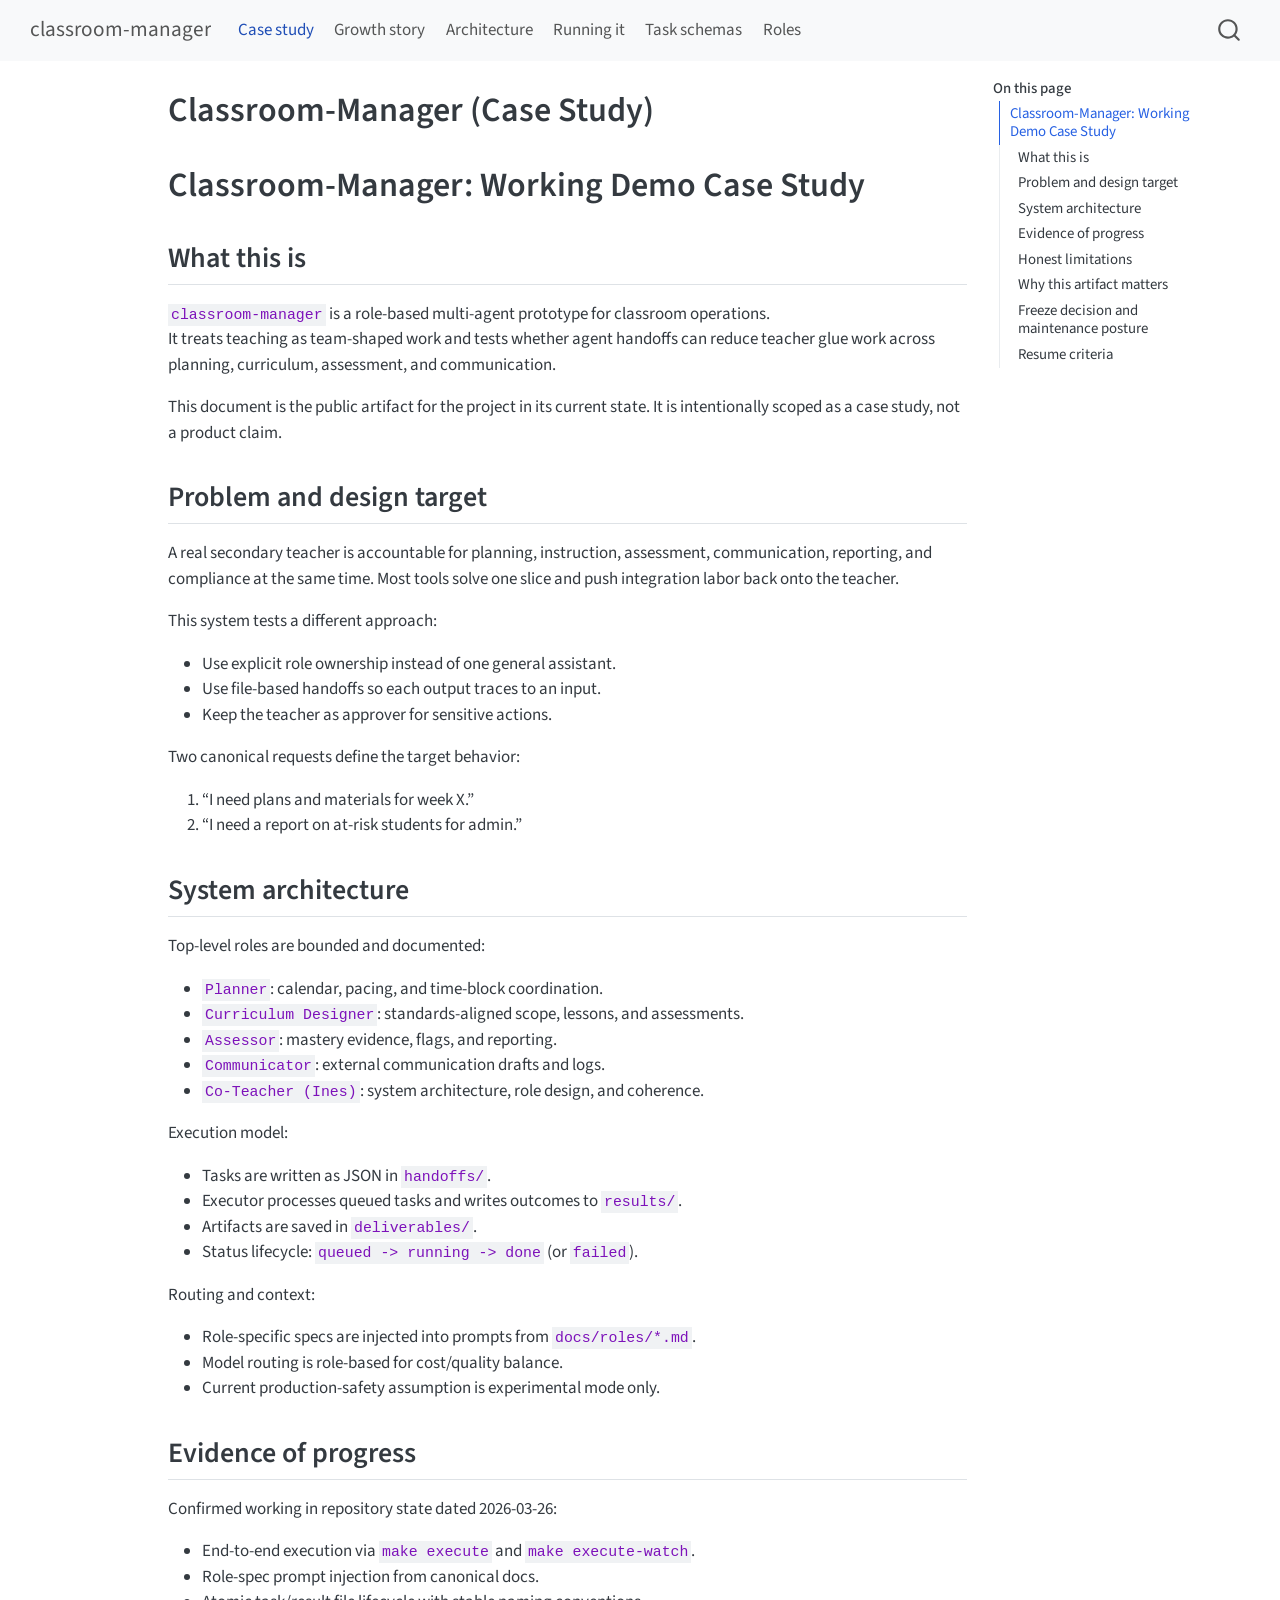
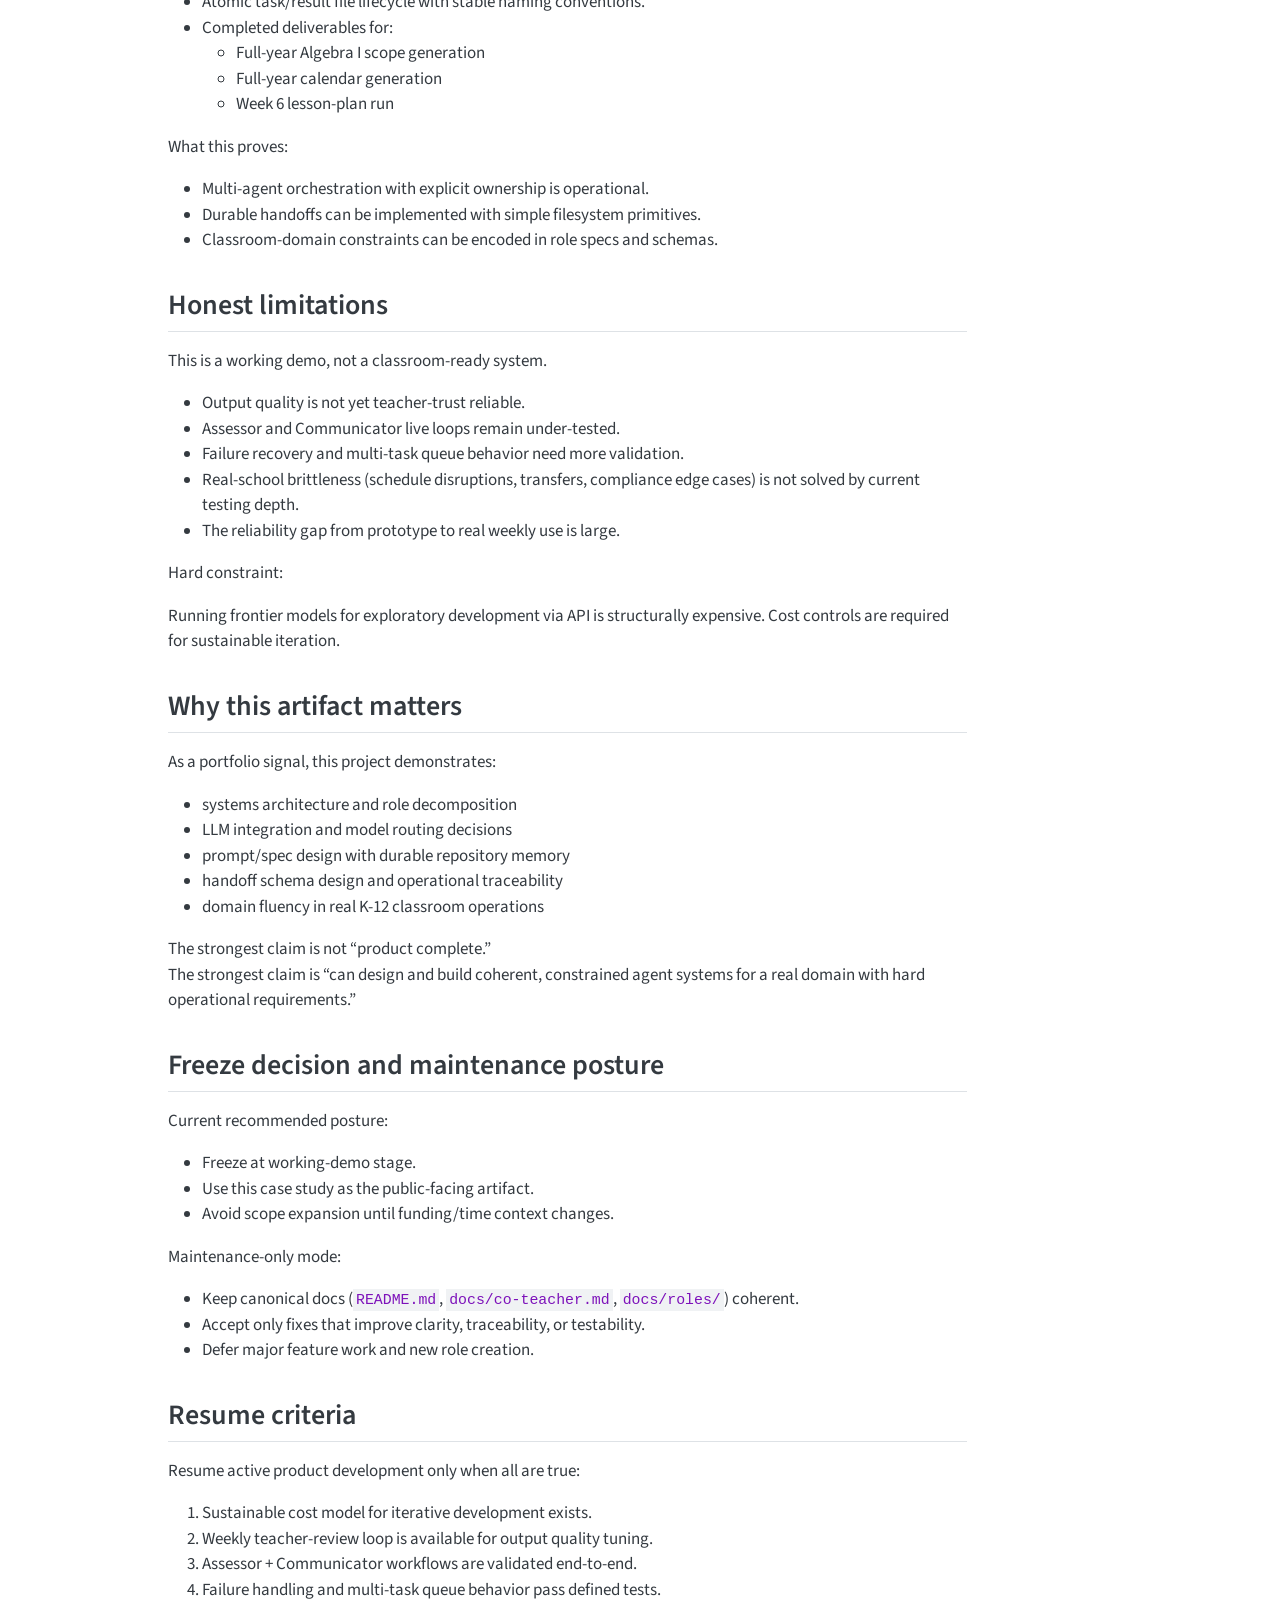
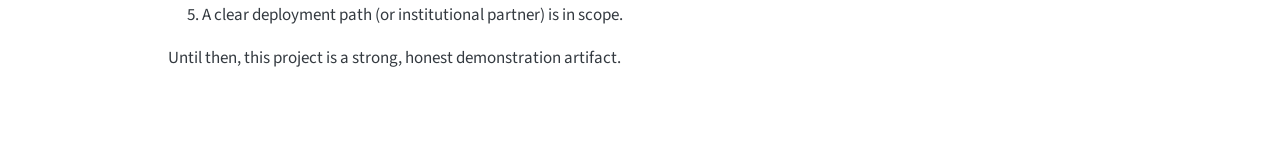
==== index.html @ caf6f2c8 "Built site for gh-pages" ====
<!DOCTYPE html>
<html xmlns="http://www.w3.org/1999/xhtml" lang="en" xml:lang="en"><head>

<meta charset="utf-8">
<meta name="generator" content="quarto-1.9.36">

<meta name="viewport" content="width=device-width, initial-scale=1.0, user-scalable=yes">


<title>Classroom-Manager (Case Study) – classroom-manager</title>
<style>
/* Default styles provided by pandoc.
** See https://pandoc.org/MANUAL.html#variables-for-html for config info.
*/
code{white-space: pre-wrap;}
span.smallcaps{font-variant: small-caps;}
div.columns{display: flex; gap: min(4vw, 1.5em);}
div.column{flex: auto; overflow-x: auto;}
div.hanging-indent{margin-left: 1.5em; text-indent: -1.5em;}
ul.task-list{list-style: none;}
ul.task-list li input[type="checkbox"] {
  width: 0.8em;
  margin: 0 0.8em 0.2em -1em; /* quarto-specific, see https://github.com/quarto-dev/quarto-cli/issues/4556 */ 
  vertical-align: middle;
}
</style>


<script src="site_libs/quarto-nav/quarto-nav.js"></script>
<script src="site_libs/quarto-nav/headroom.min.js"></script>
<script src="site_libs/clipboard/clipboard.min.js"></script>
<script src="site_libs/quarto-search/autocomplete.umd.js"></script>
<script src="site_libs/quarto-search/fuse.min.js"></script>
<script src="site_libs/quarto-search/quarto-search.js"></script>
<meta name="quarto:offset" content="./">
<script src="site_libs/quarto-html/quarto.js" type="module"></script>
<script src="site_libs/quarto-html/tabsets/tabsets.js" type="module"></script>
<script src="site_libs/quarto-html/popper.min.js"></script>
<script src="site_libs/quarto-html/tippy.umd.min.js"></script>
<script src="site_libs/quarto-html/anchor.min.js"></script>
<link href="site_libs/quarto-html/tippy.css" rel="stylesheet">
<link href="site_libs/quarto-html/quarto-syntax-highlighting-845c23b38eaddc0f92fda52bfe77a8c8.css" rel="stylesheet" id="quarto-text-highlighting-styles">
<script src="site_libs/bootstrap/bootstrap.min.js"></script>
<link href="site_libs/bootstrap/bootstrap-icons.css" rel="stylesheet">
<link href="site_libs/bootstrap/bootstrap-4a0d307fbae98d3ae21e9f86c1c5822d.min.css" rel="stylesheet" append-hash="true" id="quarto-bootstrap" data-mode="light">
<script id="quarto-search-options" type="application/json">{
  "location": "navbar",
  "copy-button": false,
  "collapse-after": 3,
  "panel-placement": "end",
  "type": "overlay",
  "limit": 50,
  "keyboard-shortcut": [
    "f",
    "/",
    "s"
  ],
  "show-item-context": false,
  "language": {
    "search-no-results-text": "No results",
    "search-matching-documents-text": "matching documents",
    "search-copy-link-title": "Copy link to search",
    "search-hide-matches-text": "Hide additional matches",
    "search-more-match-text": "more match in this document",
    "search-more-matches-text": "more matches in this document",
    "search-clear-button-title": "Clear",
    "search-text-placeholder": "",
    "search-detached-cancel-button-title": "Cancel",
    "search-submit-button-title": "Submit",
    "search-label": "Search"
  }
}</script>


</head>

<body class="nav-fixed quarto-light">

<div id="quarto-search-results"></div>
  <header id="quarto-header" class="headroom fixed-top">
    <nav class="navbar navbar-expand-lg " data-bs-theme="dark">
      <div class="navbar-container container-fluid">
      <div class="navbar-brand-container mx-auto">
    <a class="navbar-brand" href="./index.html">
    <span class="navbar-title">classroom-manager</span>
    </a>
  </div>
            <div id="quarto-search" class="" title="Search"></div>
          <button class="navbar-toggler" type="button" data-bs-toggle="collapse" data-bs-target="#navbarCollapse" aria-controls="navbarCollapse" role="menu" aria-expanded="false" aria-label="Toggle navigation" onclick="if (window.quartoToggleHeadroom) { window.quartoToggleHeadroom(); }">
  <span class="navbar-toggler-icon"></span>
</button>
          <div class="collapse navbar-collapse" id="navbarCollapse">
            <ul class="navbar-nav navbar-nav-scroll me-auto">
  <li class="nav-item">
    <a class="nav-link active" href="./index.html" aria-current="page"> 
<span class="menu-text">Case study</span></a>
  </li>  
  <li class="nav-item">
    <a class="nav-link" href="./growth-story.html"> 
<span class="menu-text">Growth story</span></a>
  </li>  
  <li class="nav-item">
    <a class="nav-link" href="./architecture.html"> 
<span class="menu-text">Architecture</span></a>
  </li>  
  <li class="nav-item">
    <a class="nav-link" href="./executor.html"> 
<span class="menu-text">Running it</span></a>
  </li>  
  <li class="nav-item">
    <a class="nav-link" href="./task-schemas.html"> 
<span class="menu-text">Task schemas</span></a>
  </li>  
  <li class="nav-item">
    <a class="nav-link" href="./roles/index.html"> 
<span class="menu-text">Roles</span></a>
  </li>  
</ul>
          </div> <!-- /navcollapse -->
            <div class="quarto-navbar-tools">
</div>
      </div> <!-- /container-fluid -->
    </nav>
</header>
<!-- content -->
<div id="quarto-content" class="quarto-container page-columns page-rows-contents page-layout-article page-navbar">
<!-- sidebar -->
<!-- margin-sidebar -->
    <div id="quarto-margin-sidebar" class="sidebar margin-sidebar">
        <nav id="TOC" role="doc-toc" class="toc-active">
    <h2 id="toc-title">On this page</h2>
   
  <ul>
  <li><a href="#classroom-manager-working-demo-case-study" id="toc-classroom-manager-working-demo-case-study" class="nav-link active" data-scroll-target="#classroom-manager-working-demo-case-study">Classroom-Manager: Working Demo Case Study</a>
  <ul class="collapse">
  <li><a href="#what-this-is" id="toc-what-this-is" class="nav-link" data-scroll-target="#what-this-is">What this is</a></li>
  <li><a href="#problem-and-design-target" id="toc-problem-and-design-target" class="nav-link" data-scroll-target="#problem-and-design-target">Problem and design target</a></li>
  <li><a href="#system-architecture" id="toc-system-architecture" class="nav-link" data-scroll-target="#system-architecture">System architecture</a></li>
  <li><a href="#evidence-of-progress" id="toc-evidence-of-progress" class="nav-link" data-scroll-target="#evidence-of-progress">Evidence of progress</a></li>
  <li><a href="#honest-limitations" id="toc-honest-limitations" class="nav-link" data-scroll-target="#honest-limitations">Honest limitations</a></li>
  <li><a href="#why-this-artifact-matters" id="toc-why-this-artifact-matters" class="nav-link" data-scroll-target="#why-this-artifact-matters">Why this artifact matters</a></li>
  <li><a href="#freeze-decision-and-maintenance-posture" id="toc-freeze-decision-and-maintenance-posture" class="nav-link" data-scroll-target="#freeze-decision-and-maintenance-posture">Freeze decision and maintenance posture</a></li>
  <li><a href="#resume-criteria" id="toc-resume-criteria" class="nav-link" data-scroll-target="#resume-criteria">Resume criteria</a></li>
  </ul></li>
  </ul>
</nav>
    </div>
<!-- main -->
<main class="content" id="quarto-document-content">

<header id="title-block-header" class="quarto-title-block default">
<div class="quarto-title">
<h1 class="title">Classroom-Manager (Case Study)</h1>
</div>



<div class="quarto-title-meta">

    
  
    
  </div>
  


</header>


<section id="classroom-manager-working-demo-case-study" class="level1">
<h1>Classroom-Manager: Working Demo Case Study</h1>
<section id="what-this-is" class="level2">
<h2 class="anchored" data-anchor-id="what-this-is">What this is</h2>
<p><code>classroom-manager</code> is a role-based multi-agent prototype for classroom operations.<br>
It treats teaching as team-shaped work and tests whether agent handoffs can reduce teacher glue work across planning, curriculum, assessment, and communication.</p>
<p>This document is the public artifact for the project in its current state. It is intentionally scoped as a case study, not a product claim.</p>
</section>
<section id="problem-and-design-target" class="level2">
<h2 class="anchored" data-anchor-id="problem-and-design-target">Problem and design target</h2>
<p>A real secondary teacher is accountable for planning, instruction, assessment, communication, reporting, and compliance at the same time. Most tools solve one slice and push integration labor back onto the teacher.</p>
<p>This system tests a different approach:</p>
<ul>
<li>Use explicit role ownership instead of one general assistant.</li>
<li>Use file-based handoffs so each output traces to an input.</li>
<li>Keep the teacher as approver for sensitive actions.</li>
</ul>
<p>Two canonical requests define the target behavior:</p>
<ol type="1">
<li>“I need plans and materials for week X.”</li>
<li>“I need a report on at-risk students for admin.”</li>
</ol>
</section>
<section id="system-architecture" class="level2">
<h2 class="anchored" data-anchor-id="system-architecture">System architecture</h2>
<p>Top-level roles are bounded and documented:</p>
<ul>
<li><code>Planner</code>: calendar, pacing, and time-block coordination.</li>
<li><code>Curriculum Designer</code>: standards-aligned scope, lessons, and assessments.</li>
<li><code>Assessor</code>: mastery evidence, flags, and reporting.</li>
<li><code>Communicator</code>: external communication drafts and logs.</li>
<li><code>Co-Teacher (Ines)</code>: system architecture, role design, and coherence.</li>
</ul>
<p>Execution model:</p>
<ul>
<li>Tasks are written as JSON in <code>handoffs/</code>.</li>
<li>Executor processes queued tasks and writes outcomes to <code>results/</code>.</li>
<li>Artifacts are saved in <code>deliverables/</code>.</li>
<li>Status lifecycle: <code>queued -&gt; running -&gt; done</code> (or <code>failed</code>).</li>
</ul>
<p>Routing and context:</p>
<ul>
<li>Role-specific specs are injected into prompts from <code>docs/roles/*.md</code>.</li>
<li>Model routing is role-based for cost/quality balance.</li>
<li>Current production-safety assumption is experimental mode only.</li>
</ul>
</section>
<section id="evidence-of-progress" class="level2">
<h2 class="anchored" data-anchor-id="evidence-of-progress">Evidence of progress</h2>
<p>Confirmed working in repository state dated 2026-03-26:</p>
<ul>
<li>End-to-end execution via <code>make execute</code> and <code>make execute-watch</code>.</li>
<li>Role-spec prompt injection from canonical docs.</li>
<li>Atomic task/result file lifecycle with stable naming conventions.</li>
<li>Completed deliverables for:
<ul>
<li>Full-year Algebra I scope generation</li>
<li>Full-year calendar generation</li>
<li>Week 6 lesson-plan run</li>
</ul></li>
</ul>
<p>What this proves:</p>
<ul>
<li>Multi-agent orchestration with explicit ownership is operational.</li>
<li>Durable handoffs can be implemented with simple filesystem primitives.</li>
<li>Classroom-domain constraints can be encoded in role specs and schemas.</li>
</ul>
</section>
<section id="honest-limitations" class="level2">
<h2 class="anchored" data-anchor-id="honest-limitations">Honest limitations</h2>
<p>This is a working demo, not a classroom-ready system.</p>
<ul>
<li>Output quality is not yet teacher-trust reliable.</li>
<li>Assessor and Communicator live loops remain under-tested.</li>
<li>Failure recovery and multi-task queue behavior need more validation.</li>
<li>Real-school brittleness (schedule disruptions, transfers, compliance edge cases) is not solved by current testing depth.</li>
<li>The reliability gap from prototype to real weekly use is large.</li>
</ul>
<p>Hard constraint:</p>
<p>Running frontier models for exploratory development via API is structurally expensive. Cost controls are required for sustainable iteration.</p>
</section>
<section id="why-this-artifact-matters" class="level2">
<h2 class="anchored" data-anchor-id="why-this-artifact-matters">Why this artifact matters</h2>
<p>As a portfolio signal, this project demonstrates:</p>
<ul>
<li>systems architecture and role decomposition</li>
<li>LLM integration and model routing decisions</li>
<li>prompt/spec design with durable repository memory</li>
<li>handoff schema design and operational traceability</li>
<li>domain fluency in real K-12 classroom operations</li>
</ul>
<p>The strongest claim is not “product complete.”<br>
The strongest claim is “can design and build coherent, constrained agent systems for a real domain with hard operational requirements.”</p>
</section>
<section id="freeze-decision-and-maintenance-posture" class="level2">
<h2 class="anchored" data-anchor-id="freeze-decision-and-maintenance-posture">Freeze decision and maintenance posture</h2>
<p>Current recommended posture:</p>
<ul>
<li>Freeze at working-demo stage.</li>
<li>Use this case study as the public-facing artifact.</li>
<li>Avoid scope expansion until funding/time context changes.</li>
</ul>
<p>Maintenance-only mode:</p>
<ul>
<li>Keep canonical docs (<code>README.md</code>, <code>docs/co-teacher.md</code>, <code>docs/roles/</code>) coherent.</li>
<li>Accept only fixes that improve clarity, traceability, or testability.</li>
<li>Defer major feature work and new role creation.</li>
</ul>
</section>
<section id="resume-criteria" class="level2">
<h2 class="anchored" data-anchor-id="resume-criteria">Resume criteria</h2>
<p>Resume active product development only when all are true:</p>
<ol type="1">
<li>Sustainable cost model for iterative development exists.</li>
<li>Weekly teacher-review loop is available for output quality tuning.</li>
<li>Assessor + Communicator workflows are validated end-to-end.</li>
<li>Failure handling and multi-task queue behavior pass defined tests.</li>
<li>A clear deployment path (or institutional partner) is in scope.</li>
</ol>
<p>Until then, this project is a strong, honest demonstration artifact.</p>


</section>
</section>

</main> <!-- /main -->
<script id="quarto-html-after-body" type="application/javascript">
  window.document.addEventListener("DOMContentLoaded", function (event) {
    const icon = "";
    const anchorJS = new window.AnchorJS();
    anchorJS.options = {
      placement: 'right',
      icon: icon
    };
    anchorJS.add('.anchored');
    const isCodeAnnotation = (el) => {
      for (const clz of el.classList) {
        if (clz.startsWith('code-annotation-')) {                     
          return true;
        }
      }
      return false;
    }
    const onCopySuccess = function(e) {
      // button target
      const button = e.trigger;
      // don't keep focus
      button.blur();
      // flash "checked"
      button.classList.add('code-copy-button-checked');
      var currentTitle = button.getAttribute("title");
      button.setAttribute("title", "Copied!");
      let tooltip;
      if (window.bootstrap) {
        button.setAttribute("data-bs-toggle", "tooltip");
        button.setAttribute("data-bs-placement", "left");
        button.setAttribute("data-bs-title", "Copied!");
        tooltip = new bootstrap.Tooltip(button, 
          { trigger: "manual", 
            customClass: "code-copy-button-tooltip",
            offset: [0, -8]});
        tooltip.show();    
      }
      setTimeout(function() {
        if (tooltip) {
          tooltip.hide();
          button.removeAttribute("data-bs-title");
          button.removeAttribute("data-bs-toggle");
          button.removeAttribute("data-bs-placement");
        }
        button.setAttribute("title", currentTitle);
        button.classList.remove('code-copy-button-checked');
      }, 1000);
      // clear code selection
      e.clearSelection();
    }
    const getTextToCopy = function(trigger) {
      const outerScaffold = trigger.parentElement.cloneNode(true);
      const codeEl = outerScaffold.querySelector('code');
      for (const childEl of codeEl.children) {
        if (isCodeAnnotation(childEl)) {
          childEl.remove();
        }
      }
      return codeEl.innerText;
    }
    const clipboard = new window.ClipboardJS('.code-copy-button:not([data-in-quarto-modal])', {
      text: getTextToCopy
    });
    clipboard.on('success', onCopySuccess);
    if (window.document.getElementById('quarto-embedded-source-code-modal')) {
      const clipboardModal = new window.ClipboardJS('.code-copy-button[data-in-quarto-modal]', {
        text: getTextToCopy,
        container: window.document.getElementById('quarto-embedded-source-code-modal')
      });
      clipboardModal.on('success', onCopySuccess);
    }
      var localhostRegex = new RegExp(/^(?:http|https):\/\/localhost\:?[0-9]*\//);
      var mailtoRegex = new RegExp(/^mailto:/);
        var filterRegex = new RegExp("https:\/\/MrAllatta\.github\.io\/classroom-manager\/");
      var isInternal = (href) => {
          return filterRegex.test(href) || localhostRegex.test(href) || mailtoRegex.test(href);
      }
      // Inspect non-navigation links and adorn them if external
     var links = window.document.querySelectorAll('a[href]:not(.nav-link):not(.navbar-brand):not(.toc-action):not(.sidebar-link):not(.sidebar-item-toggle):not(.pagination-link):not(.no-external):not([aria-hidden]):not(.dropdown-item):not(.quarto-navigation-tool):not(.about-link)');
      for (var i=0; i<links.length; i++) {
        const link = links[i];
        if (!isInternal(link.href)) {
          // undo the damage that might have been done by quarto-nav.js in the case of
          // links that we want to consider external
          if (link.dataset.originalHref !== undefined) {
            link.href = link.dataset.originalHref;
          }
        }
      }
    function tippyHover(el, contentFn, onTriggerFn, onUntriggerFn) {
      const config = {
        allowHTML: true,
        maxWidth: 500,
        delay: 100,
        arrow: false,
        appendTo: function(el) {
            return el.parentElement;
        },
        interactive: true,
        interactiveBorder: 10,
        theme: 'quarto',
        placement: 'bottom-start',
      };
      if (contentFn) {
        config.content = contentFn;
      }
      if (onTriggerFn) {
        config.onTrigger = onTriggerFn;
      }
      if (onUntriggerFn) {
        config.onUntrigger = onUntriggerFn;
      }
      window.tippy(el, config); 
    }
    const noterefs = window.document.querySelectorAll('a[role="doc-noteref"]');
    for (var i=0; i<noterefs.length; i++) {
      const ref = noterefs[i];
      tippyHover(ref, function() {
        // use id or data attribute instead here
        let href = ref.getAttribute('data-footnote-href') || ref.getAttribute('href');
        try { href = new URL(href).hash; } catch {}
        const id = href.replace(/^#\/?/, "");
        const note = window.document.getElementById(id);
        if (note) {
          return note.innerHTML;
        } else {
          return "";
        }
      });
    }
    const xrefs = window.document.querySelectorAll('a.quarto-xref');
    const processXRef = (id, note) => {
      // Strip column container classes
      const stripColumnClz = (el) => {
        el.classList.remove("page-full", "page-columns");
        if (el.children) {
          for (const child of el.children) {
            stripColumnClz(child);
          }
        }
      }
      stripColumnClz(note)
      if (id === null || id.startsWith('sec-')) {
        // Special case sections, only their first couple elements
        const container = document.createElement("div");
        if (note.children && note.children.length > 2) {
          container.appendChild(note.children[0].cloneNode(true));
          for (let i = 1; i < note.children.length; i++) {
            const child = note.children[i];
            if (child.tagName === "P" && child.innerText === "") {
              continue;
            } else {
              container.appendChild(child.cloneNode(true));
              break;
            }
          }
          if (window.Quarto?.typesetMath) {
            window.Quarto.typesetMath(container);
          }
          return container.innerHTML
        } else {
          if (window.Quarto?.typesetMath) {
            window.Quarto.typesetMath(note);
          }
          return note.innerHTML;
        }
      } else {
        // Remove any anchor links if they are present
        const anchorLink = note.querySelector('a.anchorjs-link');
        if (anchorLink) {
          anchorLink.remove();
        }
        if (window.Quarto?.typesetMath) {
          window.Quarto.typesetMath(note);
        }
        if (note.classList.contains("callout")) {
          return note.outerHTML;
        } else {
          return note.innerHTML;
        }
      }
    }
    for (var i=0; i<xrefs.length; i++) {
      const xref = xrefs[i];
      tippyHover(xref, undefined, function(instance) {
        instance.disable();
        let url = xref.getAttribute('href');
        let hash = undefined; 
        if (url.startsWith('#')) {
          hash = url;
        } else {
          try { hash = new URL(url).hash; } catch {}
        }
        if (hash) {
          const id = hash.replace(/^#\/?/, "");
          const note = window.document.getElementById(id);
          if (note !== null) {
            try {
              const html = processXRef(id, note.cloneNode(true));
              instance.setContent(html);
            } finally {
              instance.enable();
              instance.show();
            }
          } else {
            // See if we can fetch this
            fetch(url.split('#')[0])
            .then(res => res.text())
            .then(html => {
              const parser = new DOMParser();
              const htmlDoc = parser.parseFromString(html, "text/html");
              const note = htmlDoc.getElementById(id);
              if (note !== null) {
                const html = processXRef(id, note);
                instance.setContent(html);
              } 
            }).finally(() => {
              instance.enable();
              instance.show();
            });
          }
        } else {
          // See if we can fetch a full url (with no hash to target)
          // This is a special case and we should probably do some content thinning / targeting
          fetch(url)
          .then(res => res.text())
          .then(html => {
            const parser = new DOMParser();
            const htmlDoc = parser.parseFromString(html, "text/html");
            const note = htmlDoc.querySelector('main.content');
            if (note !== null) {
              // This should only happen for chapter cross references
              // (since there is no id in the URL)
              // remove the first header
              if (note.children.length > 0 && note.children[0].tagName === "HEADER") {
                note.children[0].remove();
              }
              const html = processXRef(null, note);
              instance.setContent(html);
            } 
          }).finally(() => {
            instance.enable();
            instance.show();
          });
        }
      }, function(instance) {
      });
    }
        let selectedAnnoteEl;
        const selectorForAnnotation = ( cell, annotation) => {
          let cellAttr = 'data-code-cell="' + cell + '"';
          let lineAttr = 'data-code-annotation="' +  annotation + '"';
          const selector = 'span[' + cellAttr + '][' + lineAttr + ']';
          return selector;
        }
        const selectCodeLines = (annoteEl) => {
          const doc = window.document;
          const targetCell = annoteEl.getAttribute("data-target-cell");
          const targetAnnotation = annoteEl.getAttribute("data-target-annotation");
          const annoteSpan = window.document.querySelector(selectorForAnnotation(targetCell, targetAnnotation));
          const lines = annoteSpan.getAttribute("data-code-lines").split(",");
          const lineIds = lines.map((line) => {
            return targetCell + "-" + line;
          })
          let top = null;
          let height = null;
          let parent = null;
          if (lineIds.length > 0) {
              //compute the position of the single el (top and bottom and make a div)
              const el = window.document.getElementById(lineIds[0]);
              top = el.offsetTop;
              height = el.offsetHeight;
              parent = el.parentElement.parentElement;
            if (lineIds.length > 1) {
              const lastEl = window.document.getElementById(lineIds[lineIds.length - 1]);
              const bottom = lastEl.offsetTop + lastEl.offsetHeight;
              height = bottom - top;
            }
            if (top !== null && height !== null && parent !== null) {
              // cook up a div (if necessary) and position it 
              let div = window.document.getElementById("code-annotation-line-highlight");
              if (div === null) {
                div = window.document.createElement("div");
                div.setAttribute("id", "code-annotation-line-highlight");
                div.style.position = 'absolute';
                parent.appendChild(div);
              }
              div.style.top = top - 2 + "px";
              div.style.height = height + 4 + "px";
              div.style.left = 0;
              let gutterDiv = window.document.getElementById("code-annotation-line-highlight-gutter");
              if (gutterDiv === null) {
                gutterDiv = window.document.createElement("div");
                gutterDiv.setAttribute("id", "code-annotation-line-highlight-gutter");
                gutterDiv.style.position = 'absolute';
                const codeCell = window.document.getElementById(targetCell);
                const gutter = codeCell.querySelector('.code-annotation-gutter');
                gutter.appendChild(gutterDiv);
              }
              gutterDiv.style.top = top - 2 + "px";
              gutterDiv.style.height = height + 4 + "px";
            }
            selectedAnnoteEl = annoteEl;
          }
        };
        const unselectCodeLines = () => {
          const elementsIds = ["code-annotation-line-highlight", "code-annotation-line-highlight-gutter"];
          elementsIds.forEach((elId) => {
            const div = window.document.getElementById(elId);
            if (div) {
              div.remove();
            }
          });
          selectedAnnoteEl = undefined;
        };
          // Handle positioning of the toggle
      window.addEventListener(
        "resize",
        throttle(() => {
          elRect = undefined;
          if (selectedAnnoteEl) {
            selectCodeLines(selectedAnnoteEl);
          }
        }, 10)
      );
      function throttle(fn, ms) {
      let throttle = false;
      let timer;
        return (...args) => {
          if(!throttle) { // first call gets through
              fn.apply(this, args);
              throttle = true;
          } else { // all the others get throttled
              if(timer) clearTimeout(timer); // cancel #2
              timer = setTimeout(() => {
                fn.apply(this, args);
                timer = throttle = false;
              }, ms);
          }
        };
      }
        // Attach click handler to the DT
        const annoteDls = window.document.querySelectorAll('dt[data-target-cell]');
        for (const annoteDlNode of annoteDls) {
          annoteDlNode.addEventListener('click', (event) => {
            const clickedEl = event.target;
            if (clickedEl !== selectedAnnoteEl) {
              unselectCodeLines();
              const activeEl = window.document.querySelector('dt[data-target-cell].code-annotation-active');
              if (activeEl) {
                activeEl.classList.remove('code-annotation-active');
              }
              selectCodeLines(clickedEl);
              clickedEl.classList.add('code-annotation-active');
            } else {
              // Unselect the line
              unselectCodeLines();
              clickedEl.classList.remove('code-annotation-active');
            }
          });
        }
    const findCites = (el) => {
      const parentEl = el.parentElement;
      if (parentEl) {
        const cites = parentEl.dataset.cites;
        if (cites) {
          return {
            el,
            cites: cites.split(' ')
          };
        } else {
          return findCites(el.parentElement)
        }
      } else {
        return undefined;
      }
    };
    var bibliorefs = window.document.querySelectorAll('a[role="doc-biblioref"]');
    for (var i=0; i<bibliorefs.length; i++) {
      const ref = bibliorefs[i];
      const citeInfo = findCites(ref);
      if (citeInfo) {
        tippyHover(citeInfo.el, function() {
          var popup = window.document.createElement('div');
          citeInfo.cites.forEach(function(cite) {
            var citeDiv = window.document.createElement('div');
            citeDiv.classList.add('hanging-indent');
            citeDiv.classList.add('csl-entry');
            var biblioDiv = window.document.getElementById('ref-' + cite);
            if (biblioDiv) {
              citeDiv.innerHTML = biblioDiv.innerHTML;
            }
            popup.appendChild(citeDiv);
          });
          return popup.innerHTML;
        });
      }
    }
  });
  </script>
</div> <!-- /content -->




</body></html>
---- site_libs/quarto-html/tippy.css ----
.tippy-box[data-animation=fade][data-state=hidden]{opacity:0}[data-tippy-root]{max-width:calc(100vw - 10px)}.tippy-box{position:relative;background-color:#333;color:#fff;border-radius:4px;font-size:14px;line-height:1.4;white-space:normal;outline:0;transition-property:transform,visibility,opacity}.tippy-box[data-placement^=top]>.tippy-arrow{bottom:0}.tippy-box[data-placement^=top]>.tippy-arrow:before{bottom:-7px;left:0;border-width:8px 8px 0;border-top-color:initial;transform-origin:center top}.tippy-box[data-placement^=bottom]>.tippy-arrow{top:0}.tippy-box[data-placement^=bottom]>.tippy-arrow:before{top:-7px;left:0;border-width:0 8px 8px;border-bottom-color:initial;transform-origin:center bottom}.tippy-box[data-placement^=left]>.tippy-arrow{right:0}.tippy-box[data-placement^=left]>.tippy-arrow:before{border-width:8px 0 8px 8px;border-left-color:initial;right:-7px;transform-origin:center left}.tippy-box[data-placement^=right]>.tippy-arrow{left:0}.tippy-box[data-placement^=right]>.tippy-arrow:before{left:-7px;border-width:8px 8px 8px 0;border-right-color:initial;transform-origin:center right}.tippy-box[data-inertia][data-state=visible]{transition-timing-function:cubic-bezier(.54,1.5,.38,1.11)}.tippy-arrow{width:16px;height:16px;color:#333}.tippy-arrow:before{content:"";position:absolute;border-color:transparent;border-style:solid}.tippy-content{position:relative;padding:5px 9px;z-index:1}
---- site_libs/quarto-html/quarto-syntax-highlighting-845c23b38eaddc0f92fda52bfe77a8c8.css ----
/* quarto syntax highlight colors */
:root {
  --quarto-hl-ot-color: #003B4F;
  --quarto-hl-at-color: #657422;
  --quarto-hl-ss-color: #20794D;
  --quarto-hl-an-color: #5E5E5E;
  --quarto-hl-fu-color: #4758AB;
  --quarto-hl-st-color: #20794D;
  --quarto-hl-cf-color: #003B4F;
  --quarto-hl-op-color: #5E5E5E;
  --quarto-hl-er-color: #AD0000;
  --quarto-hl-bn-color: #AD0000;
  --quarto-hl-al-color: #AD0000;
  --quarto-hl-va-color: #111111;
  --quarto-hl-bu-color: inherit;
  --quarto-hl-ex-color: inherit;
  --quarto-hl-pp-color: #AD0000;
  --quarto-hl-in-color: #5E5E5E;
  --quarto-hl-vs-color: #20794D;
  --quarto-hl-wa-color: #5E5E5E;
  --quarto-hl-do-color: #5E5E5E;
  --quarto-hl-im-color: #00769E;
  --quarto-hl-ch-color: #20794D;
  --quarto-hl-dt-color: #AD0000;
  --quarto-hl-fl-color: #AD0000;
  --quarto-hl-co-color: #5E5E5E;
  --quarto-hl-cv-color: #5E5E5E;
  --quarto-hl-cn-color: #8f5902;
  --quarto-hl-sc-color: #5E5E5E;
  --quarto-hl-dv-color: #AD0000;
  --quarto-hl-kw-color: #003B4F;
}

/* other quarto variables */
:root {
  --quarto-font-monospace: SFMono-Regular, Menlo, Monaco, Consolas, "Liberation Mono", "Courier New", monospace;
}

/* syntax highlight based on Pandoc's rules */
pre > code.sourceCode > span {
  color: #003B4F;
}

code.sourceCode > span {
  color: #003B4F;
}

div.sourceCode,
div.sourceCode pre.sourceCode {
  color: #003B4F;
}

/* Normal */
code span {
  color: #003B4F;
}

/* Alert */
code span.al {
  color: #AD0000;
  font-style: inherit;
}

/* Annotation */
code span.an {
  color: #5E5E5E;
  font-style: inherit;
}

/* Attribute */
code span.at {
  color: #657422;
  font-style: inherit;
}

/* BaseN */
code span.bn {
  color: #AD0000;
  font-style: inherit;
}

/* BuiltIn */
code span.bu {
  font-style: inherit;
}

/* ControlFlow */
code span.cf {
  color: #003B4F;
  font-weight: bold;
  font-style: inherit;
}

/* Char */
code span.ch {
  color: #20794D;
  font-style: inherit;
}

/* Constant */
code span.cn {
  color: #8f5902;
  font-style: inherit;
}

/* Comment */
code span.co {
  color: #5E5E5E;
  font-style: inherit;
}

/* CommentVar */
code span.cv {
  color: #5E5E5E;
  font-style: italic;
}

/* Documentation */
code span.do {
  color: #5E5E5E;
  font-style: italic;
}

/* DataType */
code span.dt {
  color: #AD0000;
  font-style: inherit;
}

/* DecVal */
code span.dv {
  color: #AD0000;
  font-style: inherit;
}

/* Error */
code span.er {
  color: #AD0000;
  font-style: inherit;
}

/* Extension */
code span.ex {
  font-style: inherit;
}

/* Float */
code span.fl {
  color: #AD0000;
  font-style: inherit;
}

/* Function */
code span.fu {
  color: #4758AB;
  font-style: inherit;
}

/* Import */
code span.im {
  color: #00769E;
  font-style: inherit;
}

/* Information */
code span.in {
  color: #5E5E5E;
  font-style: inherit;
}

/* Keyword */
code span.kw {
  color: #003B4F;
  font-weight: bold;
  font-style: inherit;
}

/* Operator */
code span.op {
  color: #5E5E5E;
  font-style: inherit;
}

/* Other */
code span.ot {
  color: #003B4F;
  font-style: inherit;
}

/* Preprocessor */
code span.pp {
  color: #AD0000;
  font-style: inherit;
}

/* SpecialChar */
code span.sc {
  color: #5E5E5E;
  font-style: inherit;
}

/* SpecialString */
code span.ss {
  color: #20794D;
  font-style: inherit;
}

/* String */
code span.st {
  color: #20794D;
  font-style: inherit;
}

/* Variable */
code span.va {
  color: #111111;
  font-style: inherit;
}

/* VerbatimString */
code span.vs {
  color: #20794D;
  font-style: inherit;
}

/* Warning */
code span.wa {
  color: #5E5E5E;
  font-style: italic;
}

.prevent-inlining {
  content: "</";
}

/*# sourceMappingURL=ac89f0bb514bba72461919f78549e31c.css.map */
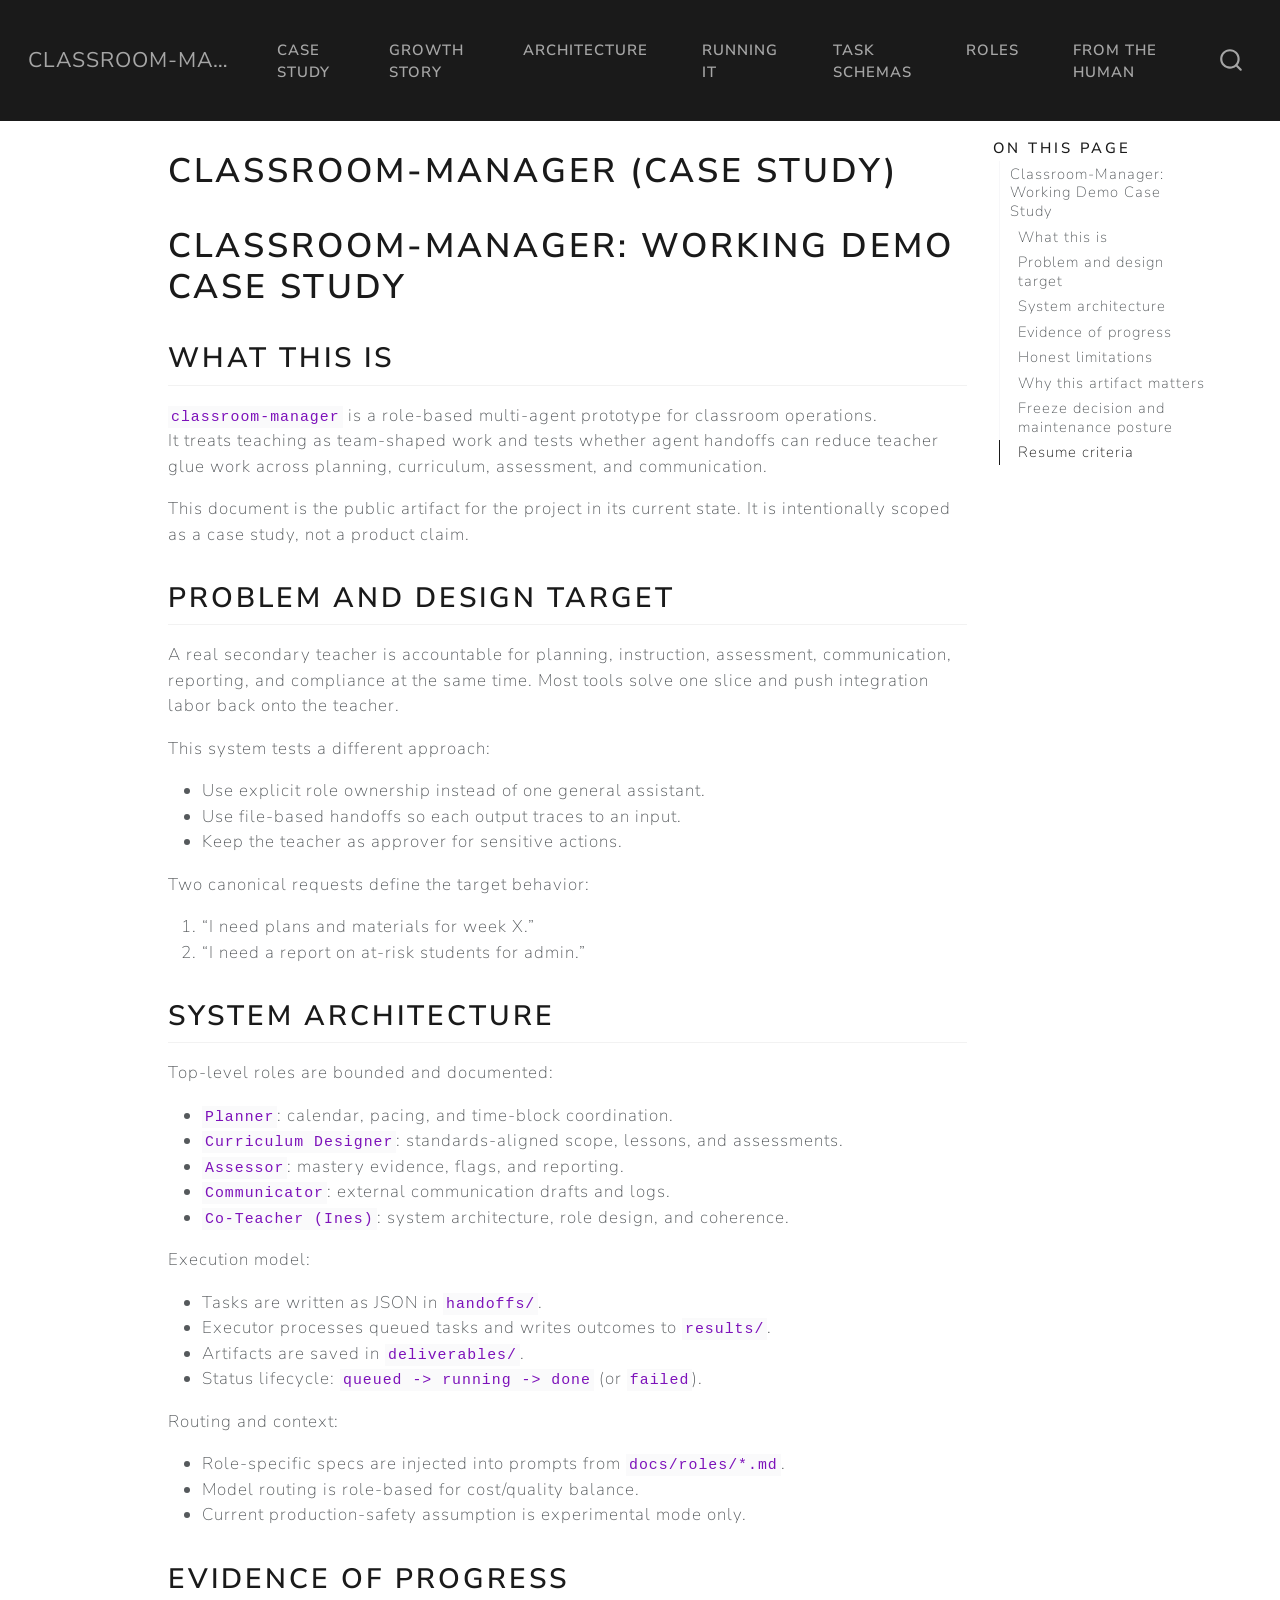
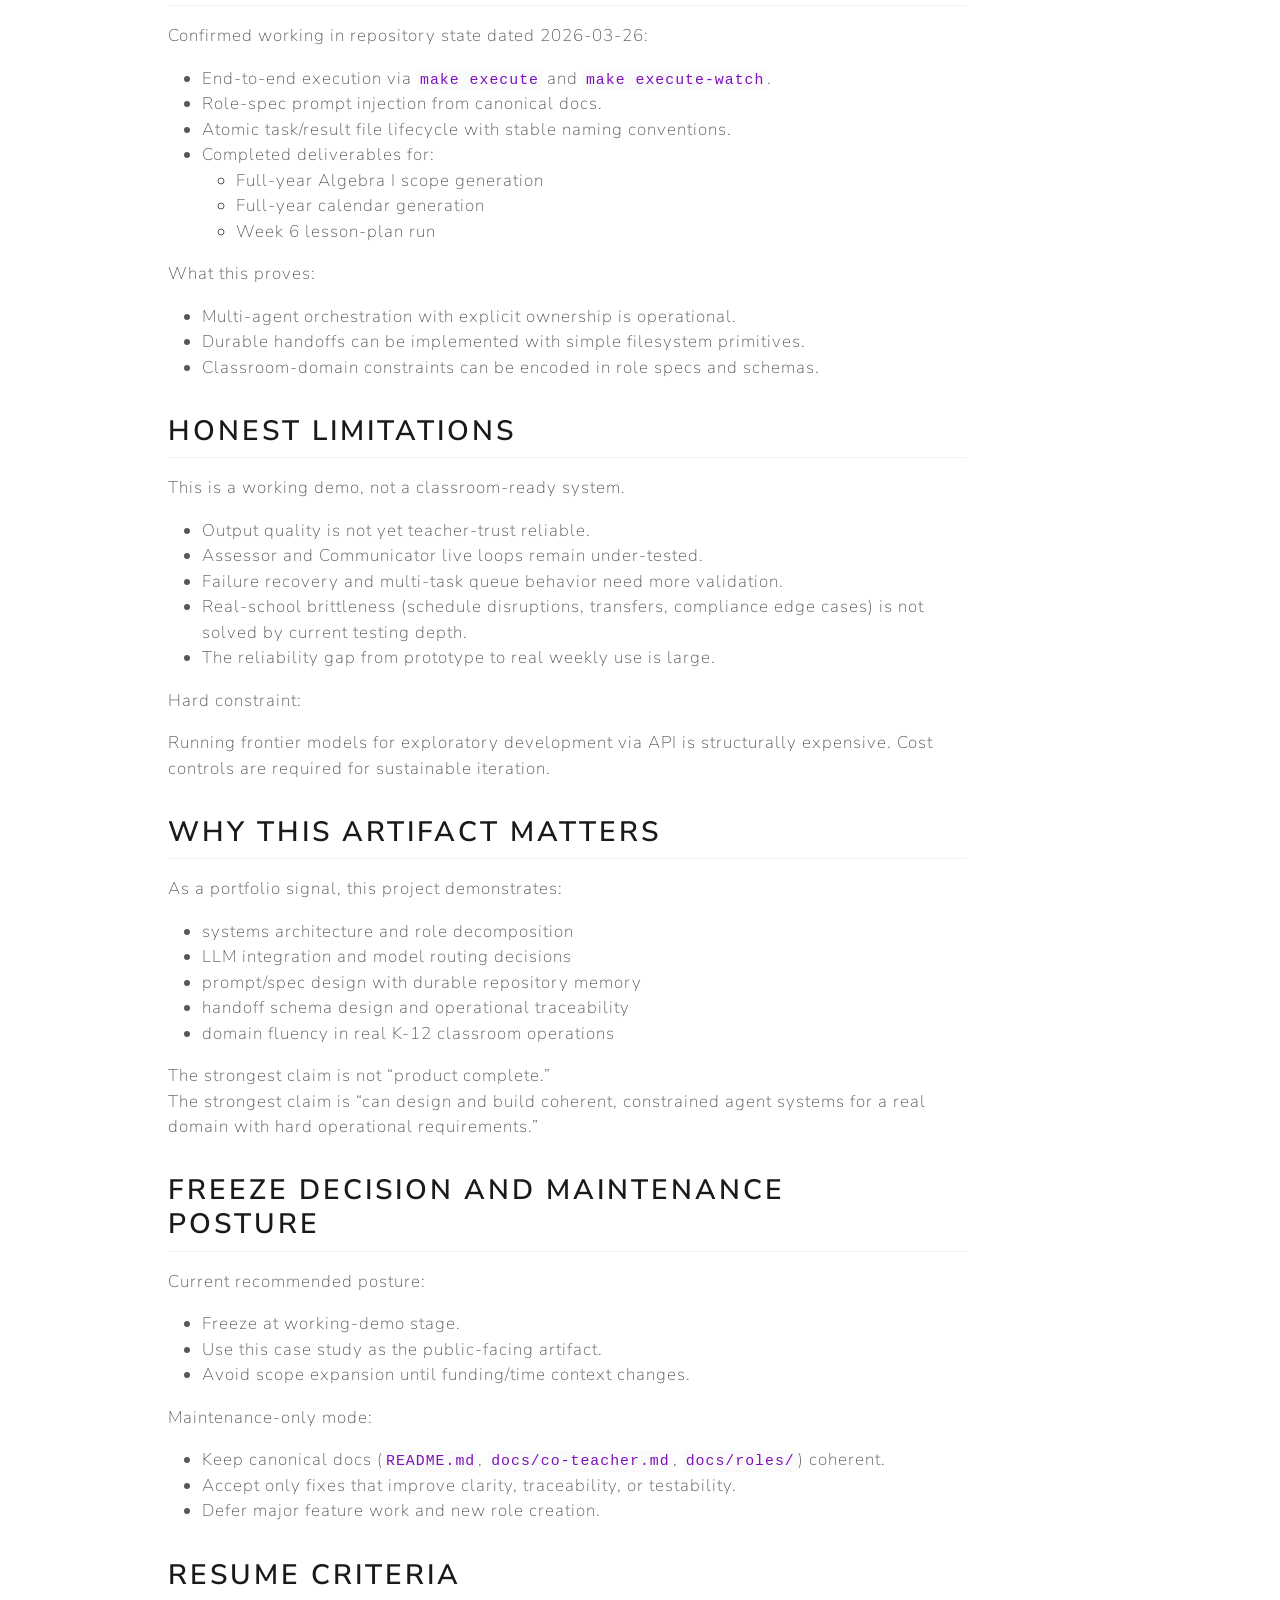
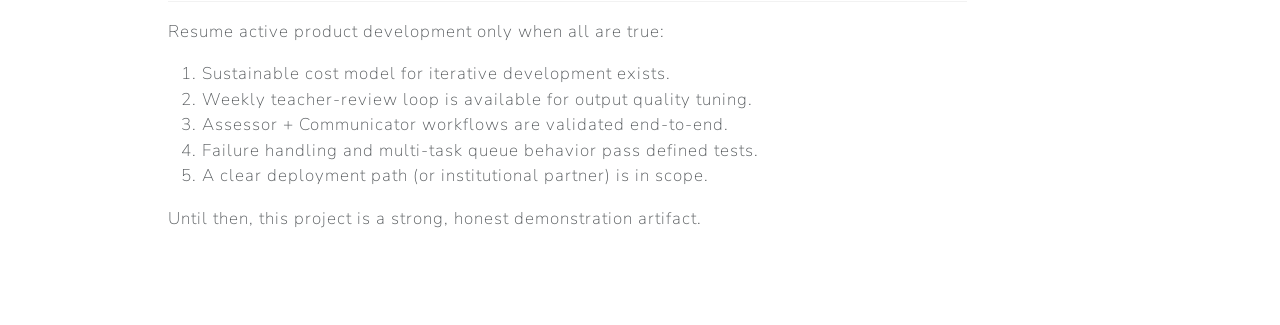
==== commit 2123f201: "Built site for gh-pages" ====
--- a/index.html
+++ b/index.html
@@ -42,7 +42,7 @@
 <link href="site_libs/quarto-html/quarto-syntax-highlighting-845c23b38eaddc0f92fda52bfe77a8c8.css" rel="stylesheet" id="quarto-text-highlighting-styles">
 <script src="site_libs/bootstrap/bootstrap.min.js"></script>
 <link href="site_libs/bootstrap/bootstrap-icons.css" rel="stylesheet">
-<link href="site_libs/bootstrap/bootstrap-4a0d307fbae98d3ae21e9f86c1c5822d.min.css" rel="stylesheet" append-hash="true" id="quarto-bootstrap" data-mode="light">
+<link href="site_libs/bootstrap/bootstrap-fb758d4c3f92b8bc9ddd16b6407fc1c9.min.css" rel="stylesheet" append-hash="true" id="quarto-bootstrap" data-mode="light">
 <script id="quarto-search-options" type="application/json">{
   "location": "navbar",
   "copy-button": false,
@@ -114,6 +114,10 @@
   <li class="nav-item">
     <a class="nav-link" href="./roles/index.html"> 
 <span class="menu-text">Roles</span></a>
+  </li>  
+  <li class="nav-item">
+    <a class="nav-link" href="./from-the-human.qmd"> 
+<span class="menu-text">From the Human</span></a>
   </li>  
 </ul>
           </div> <!-- /navcollapse -->
